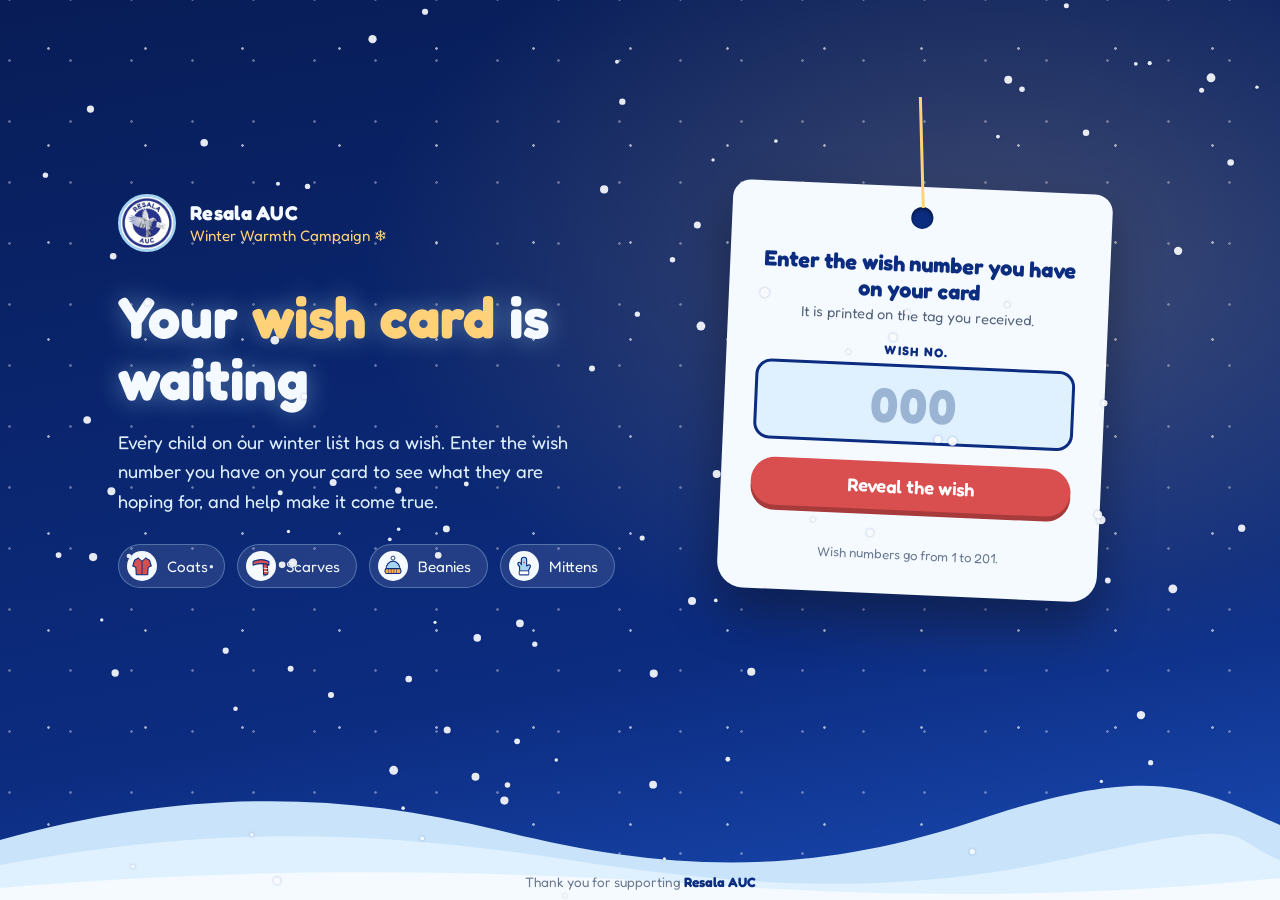
==== index.html @ cee7a64e "Fix footer hills/credit sticking mid-page on mobile Co-Authored-By: Claude Sonnet 5.5 <noreply@anthr" ====
﻿<!DOCTYPE html>
<html lang="en">
<head>
<meta charset="UTF-8">
<meta name="viewport" content="width=device-width, initial-scale=1.0">
<title>Resala AUC — Winter Wishes</title>
<link rel="preconnect" href="https://fonts.googleapis.com">
<link rel="preconnect" href="https://fonts.gstatic.com" crossorigin>
<link href="https://fonts.googleapis.com/css2?family=Fredoka:wght@400;600;700&display=swap" rel="stylesheet">
<link rel="icon" href="assets/logo.jpeg" type="image/jpeg">
<style>
  :root {
    --navy: #0c2c80; --night: #081d57; --ice: #dff1ff; --sky: #a7d4f2;
    --glow: #ffd27a; --red: #d94f4f; --frost: #f4faff; --ink: #1b1f23;
  }
  * { box-sizing: border-box; }
  html { min-height: 100%; }
  body {
    margin: 0; font-family: 'Fredoka', 'Segoe UI', system-ui, sans-serif; color: var(--frost);
    min-height: 100vh; overflow-x: hidden; position: relative;
    background:
      radial-gradient(ellipse at 78% 30%, rgba(255,210,122,0.22), transparent 45%),
      radial-gradient(rgba(255,255,255,0.6) 1px, transparent 1.6px) 0 0 / 97px 97px,
      radial-gradient(rgba(255,255,255,0.35) 1px, transparent 1.6px) 40px 30px / 61px 61px,
      linear-gradient(170deg, var(--night), var(--navy) 70%, #1a4bb5);
  }
  #snow { position: fixed; inset: 0; width: 100%; height: 100%; pointer-events: none; z-index: 5; }

  .page {
    position: relative; z-index: 2; min-height: 100vh; max-width: 1100px; margin: 0 auto;
    padding: 32px 28px 150px; display: grid; grid-template-columns: 1.05fr 0.95fr; gap: 48px; align-items: center;
  }

  /* left: message */
  .brand { display: flex; align-items: center; gap: 14px; margin-bottom: 34px; }
  .brand img { width: 58px; height: 58px; border-radius: 50%; border: 3px solid var(--sky); background: #fff; }
  .brand b { display: block; font-size: 1.25rem; letter-spacing: .3px; }
  .brand span { color: var(--glow); font-size: .95rem; }
  h1 { font-size: clamp(2.2rem, 5vw, 3.6rem); line-height: 1.08; margin: 0 0 18px; font-weight: 700; text-shadow: 0 0 24px rgba(167,212,242,.45); }
  h1 em { font-style: normal; color: var(--glow); }
  .lead { font-size: 1.15rem; line-height: 1.6; color: var(--ice); max-width: 460px; margin: 0 0 28px; }
  .steps { display: flex; gap: 12px; flex-wrap: wrap; padding: 0; margin: 0; }
  .page > * { min-width: 0; }
  .steps li { list-style: none; display: flex; align-items: center; gap: 10px; background: rgba(255,255,255,.1); border: 1px solid rgba(167,212,242,.35); border-radius: 999px; padding: 6px 16px 6px 8px; font-size: .95rem; }
  .steps ul { display: contents; padding: 0; margin: 0; }
  .steps img { width: 30px; height: 30px; background: var(--frost); border-radius: 50%; padding: 4px; }

  /* right: gift tag */
  .tag-wrap { display: flex; justify-content: center; }
  .tag {
    position: relative; width: 100%; max-width: 380px; background: var(--frost); color: var(--ink);
    border-radius: 18px 18px 26px 26px; padding: 64px 30px 32px; text-align: center;
    transform: rotate(2.5deg); box-shadow: 0 24px 50px rgba(0,0,0,.35); transform-origin: 50% -30px;
    animation: sway 6s ease-in-out infinite;
  }
  .tag::before { /* punched hole */
    content: ""; position: absolute; top: 20px; left: 50%; width: 22px; height: 22px; margin-left: -11px;
    border-radius: 50%; background: var(--navy); box-shadow: inset 0 2px 4px rgba(0,0,0,.5);
  }
  .tag::after { /* string */
    content: ""; position: absolute; top: -90px; left: 50%; width: 3px; height: 111px; margin-left: -1.5px;
    background: var(--glow); transform: rotate(-4deg); transform-origin: bottom;
  }
  @keyframes sway { 0%,100% { transform: rotate(2.5deg); } 50% { transform: rotate(-1.5deg); } }
  .tag h2 { margin: 0 0 4px; font-size: 1.35rem; color: var(--navy); }
  .tag .sub { margin: 0 0 20px; font-size: .9rem; color: #55627a; }
  .tag label { display: block; font-size: .78rem; letter-spacing: 1.4px; text-transform: uppercase; color: var(--navy); font-weight: 700; margin-bottom: 6px; }
  .tag input {
    width: 100%; font: inherit; font-size: 3rem; font-weight: 700; text-align: center; color: var(--navy);
    background: var(--ice); border: 3px dashed var(--sky); border-radius: 16px; padding: 8px 10px; letter-spacing: 2px;
  }
  .tag input::placeholder { color: #9bb4d3; }
  .tag input:focus { outline: none; border-style: solid; border-color: var(--navy); }
  .go {
    width: 100%; margin-top: 18px; font: inherit; font-size: 1.15rem; font-weight: 600; cursor: pointer;
    background: var(--red); color: #fff; border: none; border-radius: 999px; padding: 13px 20px;
    box-shadow: 0 5px 0 #a73a3a; transition: transform .1s ease;
  }
  .go:hover { background: #e35d5d; }
  .go:active { transform: translateY(4px); box-shadow: 0 1px 0 #a73a3a; }
  .error { color: var(--red); font-weight: 600; min-height: 1.3em; margin: 12px 0 0; font-size: .95rem; }
  .hint { margin: 4px 0 0; font-size: .82rem; color: #6b7a92; }

  /* snowy hills */
  .hills { position: absolute; left: 0; right: 0; bottom: 0; height: 130px; z-index: 3; pointer-events: none; }
  .hills svg { width: 100%; height: 100%; display: block; }
  .credit { position: absolute; bottom: 10px; left: 0; right: 0; text-align: center; z-index: 4; color: #6b7a92; font-size: .85rem; }
  .credit strong { color: var(--navy); }

  @media (max-width: 820px) {
    .page { grid-template-columns: 1fr; gap: 64px; padding: 24px 18px 190px; text-align: center; }
    .brand { justify-content: center; margin-bottom: 22px; }
    .lead { margin-left: auto; margin-right: auto; }
    .steps { justify-content: center; }
    .tag { transform: rotate(0); animation: none; }
    .tag::after { top: -56px; height: 77px; }
  }
  @media (prefers-reduced-motion: reduce) { .tag { animation: none; } #snow { display: none; } }
</style>
</head>
<body>
<canvas id="snow" aria-hidden="true"></canvas>

<div class="page">
  <section>
    <div class="brand">
      <img src="assets/logo.jpeg" alt="Resala AUC logo">
      <div><b>Resala AUC</b><span>Winter Warmth Campaign ❄</span></div>
    </div>
    <h1>Your <em>wish card</em> is waiting</h1>
    <p class="lead">Every child on our winter list has a wish. Enter the wish number you have on your card to see what they are hoping for, and help make it come true.</p>
    <ul class="steps">
      <li><img src="assets/icon-coat.svg" alt="">Coats</li>
      <li><img src="assets/icon-scarf.svg" alt="">Scarves</li>
      <li><img src="assets/icon-beanie.svg" alt="">Beanies</li>
      <li><img src="assets/icon-mitten.svg" alt="">Mittens</li>
    </ul>
  </section>

  <section class="tag-wrap">
    <form class="tag" id="form" novalidate>
      <h2>Enter the wish number you have on your card</h2>
      <p class="sub">It is printed on the tag you received.</p>
      <label for="num">Wish No.</label>
      <input id="num" type="text" inputmode="numeric" autocomplete="off" placeholder="000" autofocus>
      <button class="go" type="submit">Reveal the wish</button>
      <p class="error" id="err" role="alert"></p>
      <p class="hint" id="hint"></p>
    </form>
  </section>
</div>

<div class="hills" aria-hidden="true">
  <svg viewBox="0 0 1440 130" preserveAspectRatio="none">
    <path d="M0 70 C 200 20 380 20 560 60 S 900 110 1100 50 S 1350 20 1440 55 V130 H0 Z" fill="#c9e4fa"/>
    <path d="M0 95 C 240 55 420 60 640 90 S 1020 125 1220 85 S 1380 70 1440 90 V130 H0 Z" fill="#dff1ff"/>
    <path d="M0 118 C 300 95 560 100 800 115 S 1250 125 1440 108 V130 H0 Z" fill="#f4faff"/>
  </svg>
</div>
<div class="credit">Thank you for supporting <strong>Resala AUC</strong></div>

<script src="wishes.js"></script>
<script src="snow.js"></script>
<script>
  var max = window.WISHES.length;
  document.getElementById('hint').textContent = 'Wish numbers go from 1 to ' + max + '.';
  document.getElementById('form').addEventListener('submit', function (e) {
    e.preventDefault();
    var raw = document.getElementById('num').value.trim().replace(/[٠-٩]/g, function (d) { return d.charCodeAt(0) - 1632; });
    var n = Number(raw);
    if (!/^\d+$/.test(raw) || n < 1 || n > max) {
      document.getElementById('err').textContent = 'Please enter a number between 1 and ' + max + '.';
      return;
    }
    location.href = 'wish.html?id=' + n;
  });
</script>
</body>
</html>
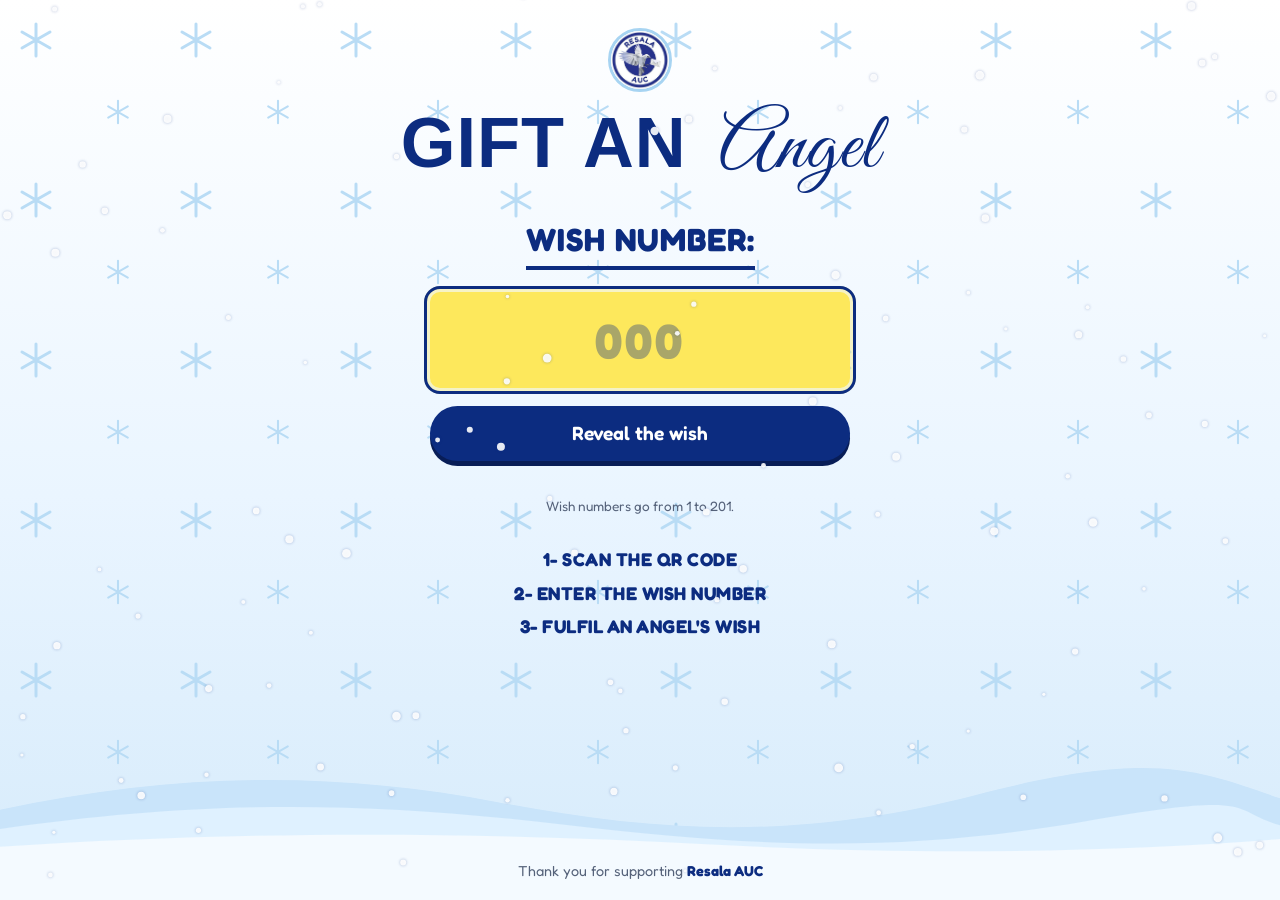
==== commit ed90905f: "Restyle pages after the Gift an Angel card: icy white, navy title, yellow wish number Co-Authored-By" ====
--- a/index.html
+++ b/index.html
@@ -3,141 +3,41 @@
 <head>
 <meta charset="UTF-8">
 <meta name="viewport" content="width=device-width, initial-scale=1.0">
-<title>Resala AUC — Winter Wishes</title>
-<link rel="preconnect" href="https://fonts.googleapis.com">
-<link rel="preconnect" href="https://fonts.gstatic.com" crossorigin>
-<link href="https://fonts.googleapis.com/css2?family=Fredoka:wght@400;600;700&display=swap" rel="stylesheet">
+<title>Resala AUC — Gift an Angel</title>
+<link rel="stylesheet" href="style.css">
+<link rel="stylesheet" href="angel.css">
 <link rel="icon" href="assets/logo.jpeg" type="image/jpeg">
-<style>
-  :root {
-    --navy: #0c2c80; --night: #081d57; --ice: #dff1ff; --sky: #a7d4f2;
-    --glow: #ffd27a; --red: #d94f4f; --frost: #f4faff; --ink: #1b1f23;
-  }
-  * { box-sizing: border-box; }
-  html { min-height: 100%; }
-  body {
-    margin: 0; font-family: 'Fredoka', 'Segoe UI', system-ui, sans-serif; color: var(--frost);
-    min-height: 100vh; overflow-x: hidden; position: relative;
-    background:
-      radial-gradient(ellipse at 78% 30%, rgba(255,210,122,0.22), transparent 45%),
-      radial-gradient(rgba(255,255,255,0.6) 1px, transparent 1.6px) 0 0 / 97px 97px,
-      radial-gradient(rgba(255,255,255,0.35) 1px, transparent 1.6px) 40px 30px / 61px 61px,
-      linear-gradient(170deg, var(--night), var(--navy) 70%, #1a4bb5);
-  }
-  #snow { position: fixed; inset: 0; width: 100%; height: 100%; pointer-events: none; z-index: 5; }
-
-  .page {
-    position: relative; z-index: 2; min-height: 100vh; max-width: 1100px; margin: 0 auto;
-    padding: 32px 28px 150px; display: grid; grid-template-columns: 1.05fr 0.95fr; gap: 48px; align-items: center;
-  }
-
-  /* left: message */
-  .brand { display: flex; align-items: center; gap: 14px; margin-bottom: 34px; }
-  .brand img { width: 58px; height: 58px; border-radius: 50%; border: 3px solid var(--sky); background: #fff; }
-  .brand b { display: block; font-size: 1.25rem; letter-spacing: .3px; }
-  .brand span { color: var(--glow); font-size: .95rem; }
-  h1 { font-size: clamp(2.2rem, 5vw, 3.6rem); line-height: 1.08; margin: 0 0 18px; font-weight: 700; text-shadow: 0 0 24px rgba(167,212,242,.45); }
-  h1 em { font-style: normal; color: var(--glow); }
-  .lead { font-size: 1.15rem; line-height: 1.6; color: var(--ice); max-width: 460px; margin: 0 0 28px; }
-  .steps { display: flex; gap: 12px; flex-wrap: wrap; padding: 0; margin: 0; }
-  .page > * { min-width: 0; }
-  .steps li { list-style: none; display: flex; align-items: center; gap: 10px; background: rgba(255,255,255,.1); border: 1px solid rgba(167,212,242,.35); border-radius: 999px; padding: 6px 16px 6px 8px; font-size: .95rem; }
-  .steps ul { display: contents; padding: 0; margin: 0; }
-  .steps img { width: 30px; height: 30px; background: var(--frost); border-radius: 50%; padding: 4px; }
-
-  /* right: gift tag */
-  .tag-wrap { display: flex; justify-content: center; }
-  .tag {
-    position: relative; width: 100%; max-width: 380px; background: var(--frost); color: var(--ink);
-    border-radius: 18px 18px 26px 26px; padding: 64px 30px 32px; text-align: center;
-    transform: rotate(2.5deg); box-shadow: 0 24px 50px rgba(0,0,0,.35); transform-origin: 50% -30px;
-    animation: sway 6s ease-in-out infinite;
-  }
-  .tag::before { /* punched hole */
-    content: ""; position: absolute; top: 20px; left: 50%; width: 22px; height: 22px; margin-left: -11px;
-    border-radius: 50%; background: var(--navy); box-shadow: inset 0 2px 4px rgba(0,0,0,.5);
-  }
-  .tag::after { /* string */
-    content: ""; position: absolute; top: -90px; left: 50%; width: 3px; height: 111px; margin-left: -1.5px;
-    background: var(--glow); transform: rotate(-4deg); transform-origin: bottom;
-  }
-  @keyframes sway { 0%,100% { transform: rotate(2.5deg); } 50% { transform: rotate(-1.5deg); } }
-  .tag h2 { margin: 0 0 4px; font-size: 1.35rem; color: var(--navy); }
-  .tag .sub { margin: 0 0 20px; font-size: .9rem; color: #55627a; }
-  .tag label { display: block; font-size: .78rem; letter-spacing: 1.4px; text-transform: uppercase; color: var(--navy); font-weight: 700; margin-bottom: 6px; }
-  .tag input {
-    width: 100%; font: inherit; font-size: 3rem; font-weight: 700; text-align: center; color: var(--navy);
-    background: var(--ice); border: 3px dashed var(--sky); border-radius: 16px; padding: 8px 10px; letter-spacing: 2px;
-  }
-  .tag input::placeholder { color: #9bb4d3; }
-  .tag input:focus { outline: none; border-style: solid; border-color: var(--navy); }
-  .go {
-    width: 100%; margin-top: 18px; font: inherit; font-size: 1.15rem; font-weight: 600; cursor: pointer;
-    background: var(--red); color: #fff; border: none; border-radius: 999px; padding: 13px 20px;
-    box-shadow: 0 5px 0 #a73a3a; transition: transform .1s ease;
-  }
-  .go:hover { background: #e35d5d; }
-  .go:active { transform: translateY(4px); box-shadow: 0 1px 0 #a73a3a; }
-  .error { color: var(--red); font-weight: 600; min-height: 1.3em; margin: 12px 0 0; font-size: .95rem; }
-  .hint { margin: 4px 0 0; font-size: .82rem; color: #6b7a92; }
-
-  /* snowy hills */
-  .hills { position: absolute; left: 0; right: 0; bottom: 0; height: 130px; z-index: 3; pointer-events: none; }
-  .hills svg { width: 100%; height: 100%; display: block; }
-  .credit { position: absolute; bottom: 10px; left: 0; right: 0; text-align: center; z-index: 4; color: #6b7a92; font-size: .85rem; }
-  .credit strong { color: var(--navy); }
-
-  @media (max-width: 820px) {
-    .page { grid-template-columns: 1fr; gap: 64px; padding: 24px 18px 190px; text-align: center; }
-    .brand { justify-content: center; margin-bottom: 22px; }
-    .lead { margin-left: auto; margin-right: auto; }
-    .steps { justify-content: center; }
-    .tag { transform: rotate(0); animation: none; }
-    .tag::after { top: -56px; height: 77px; }
-  }
-  @media (prefers-reduced-motion: reduce) { .tag { animation: none; } #snow { display: none; } }
-</style>
 </head>
-<body>
+<body class="angel">
 <canvas id="snow" aria-hidden="true"></canvas>
 
-<div class="page">
-  <section>
-    <div class="brand">
-      <img src="assets/logo.jpeg" alt="Resala AUC logo">
-      <div><b>Resala AUC</b><span>Winter Warmth Campaign ❄</span></div>
-    </div>
-    <h1>Your <em>wish card</em> is waiting</h1>
-    <p class="lead">Every child on our winter list has a wish. Enter the wish number you have on your card to see what they are hoping for, and help make it come true.</p>
-    <ul class="steps">
-      <li><img src="assets/icon-coat.svg" alt="">Coats</li>
-      <li><img src="assets/icon-scarf.svg" alt="">Scarves</li>
-      <li><img src="assets/icon-beanie.svg" alt="">Beanies</li>
-      <li><img src="assets/icon-mitten.svg" alt="">Mittens</li>
-    </ul>
-  </section>
+<main class="angel-main">
+  <img class="logo" src="assets/logo.jpeg" alt="Resala AUC logo">
+  <h1 class="gift-title">Gift an <span class="script">Angel</span></h1>
+  <p style="margin:26px 0 0"><label class="wish-label" for="num">Wish number:</label></p>
+  <form id="form" novalidate>
+    <input id="num" type="text" inputmode="numeric" autocomplete="off" placeholder="000" autofocus>
+    <button class="go" type="submit">Reveal the wish</button>
+    <p class="error" id="err" role="alert"></p>
+    <p class="hint" id="hint"></p>
+  </form>
+  <ol class="angel-steps">
+    <li>1- Scan the QR code</li>
+    <li>2- Enter the wish number</li>
+    <li>3- Fulfil an angel's wish</li>
+  </ol>
+</main>
 
-  <section class="tag-wrap">
-    <form class="tag" id="form" novalidate>
-      <h2>Enter the wish number you have on your card</h2>
-      <p class="sub">It is printed on the tag you received.</p>
-      <label for="num">Wish No.</label>
-      <input id="num" type="text" inputmode="numeric" autocomplete="off" placeholder="000" autofocus>
-      <button class="go" type="submit">Reveal the wish</button>
-      <p class="error" id="err" role="alert"></p>
-      <p class="hint" id="hint"></p>
-    </form>
-  </section>
+<div class="angel-footer">
+  <div class="hills" aria-hidden="true">
+    <svg viewBox="0 0 1440 130" preserveAspectRatio="none">
+      <path d="M0 70 C 200 20 380 20 560 60 S 900 110 1100 50 S 1350 20 1440 55 V130 H0 Z" fill="#c9e4fa"/>
+      <path d="M0 95 C 240 55 420 60 640 90 S 1020 125 1220 85 S 1380 70 1440 90 V130 H0 Z" fill="#dff1ff"/>
+      <path d="M0 118 C 300 95 560 100 800 115 S 1250 125 1440 108 V130 H0 Z" fill="#f4faff"/>
+    </svg>
+  </div>
+  <div class="credit">Thank you for supporting <strong>Resala AUC</strong></div>
 </div>
-
-<div class="hills" aria-hidden="true">
-  <svg viewBox="0 0 1440 130" preserveAspectRatio="none">
-    <path d="M0 70 C 200 20 380 20 560 60 S 900 110 1100 50 S 1350 20 1440 55 V130 H0 Z" fill="#c9e4fa"/>
-    <path d="M0 95 C 240 55 420 60 640 90 S 1020 125 1220 85 S 1380 70 1440 90 V130 H0 Z" fill="#dff1ff"/>
-    <path d="M0 118 C 300 95 560 100 800 115 S 1250 125 1440 108 V130 H0 Z" fill="#f4faff"/>
-  </svg>
-</div>
-<div class="credit">Thank you for supporting <strong>Resala AUC</strong></div>
 
 <script src="wishes.js"></script>
 <script src="snow.js"></script>
--- a/style.css
+++ b/style.css
@@ -0,0 +1,277 @@
+:root {
+  --navy: #0c2c80;
+  --night: #081d57;
+  --ice: #dff1ff;
+  --sky: #a7d4f2;
+  --glow: #ffd27a;
+  --red: #d94f4f;
+  --frost: #f4faff;
+  --ink: #1b1f23;
+}
+
+* { box-sizing: border-box; }
+
+body {
+  margin: 0;
+  color: var(--ink);
+  font-family: 'Segoe UI', system-ui, -apple-system, Arial, sans-serif;
+  line-height: 1.5;
+  overflow-x: hidden;
+  background-color: var(--frost);
+  background-image:
+    url('assets/pattern-snow.svg'),
+    linear-gradient(to bottom, var(--ice), var(--frost) 420px);
+  background-size: 240px 240px, auto;
+  background-repeat: repeat, no-repeat;
+}
+
+a { color: var(--navy); }
+
+h1, h2, h3, .badge, .site-header p { font-family: 'Patrick Hand', 'Segoe UI', cursive, sans-serif; }
+
+#snow {
+  position: fixed;
+  inset: 0;
+  width: 100%;
+  height: 100%;
+  pointer-events: none;
+  z-index: 50;
+}
+
+/* ---------- Header ---------- */
+header.site-header {
+  position: relative;
+  z-index: 3;
+  background: var(--night);
+  color: var(--frost);
+  padding: 18px 24px;
+  display: flex;
+  align-items: center;
+  gap: 18px;
+  box-shadow: 0 3px 0 var(--sky);
+}
+
+header.site-header img.logo {
+  height: 64px;
+  width: 64px;
+  border-radius: 50%;
+  background: #fff;
+  border: 3px solid var(--sky);
+}
+
+header.site-header h1 { margin: 0; font-size: 1.4rem; letter-spacing: 0.5px; }
+header.site-header p  { margin: 2px 0 0; color: var(--glow); font-size: 0.95rem; }
+
+/* ---------- Hero (night sky) ---------- */
+.hero {
+  position: relative;
+  padding: 70px 24px 110px;
+  text-align: center;
+  color: var(--frost);
+  background:
+    radial-gradient(circle at 50% 120%, rgba(255,210,122,0.28), transparent 55%),
+    radial-gradient(rgba(255,255,255,0.55) 1px, transparent 1.5px),
+    radial-gradient(rgba(255,255,255,0.35) 1px, transparent 1.5px),
+    linear-gradient(to bottom, var(--night), var(--navy));
+  background-size: auto, 83px 83px, 47px 47px, auto;
+  background-position: 0 0, 10px 20px, 30px 5px, 0 0;
+  overflow: hidden;
+}
+
+/* snow-covered ground: scalloped edge */
+.snowcap {
+  position: absolute;
+  left: 0; right: 0; bottom: -1px;
+  height: 46px;
+  background: var(--ice);
+  -webkit-mask: radial-gradient(28px at 28px 0, #0000 98%, #000) 0 0 / 56px 100% repeat-x;
+          mask: radial-gradient(28px at 28px 0, #0000 98%, #000) 0 0 / 56px 100% repeat-x;
+}
+
+.hero h2 {
+  font-size: 2.6rem;
+  color: #fff;
+  margin: 0 0 14px;
+  text-shadow: 0 0 18px rgba(167,212,242,0.6);
+}
+
+.hero p.lead { max-width: 620px; margin: 0 auto; font-size: 1.1rem; color: var(--ice); }
+
+.hero .badge {
+  display: inline-block;
+  margin-top: 22px;
+  background: var(--glow);
+  color: var(--ink);
+  font-weight: 700;
+  padding: 10px 22px;
+  border-radius: 999px;
+  border: 2px solid #fff;
+  box-shadow: 0 0 22px rgba(255,210,122,0.55);
+  transform: rotate(-2deg);
+}
+
+.floating-icon {
+  position: absolute;
+  width: 70px;
+  height: 70px;
+  background: var(--frost);
+  border-radius: 50%;
+  padding: 10px;
+  box-shadow: 0 4px 14px rgba(0,0,0,0.3);
+  animation: bob 5s ease-in-out infinite;
+}
+
+.floating-icon.coat   { top: 10%;    left: 6%;   --r: -8deg; }
+.floating-icon.beanie { top: 18%;    right: 8%;  --r: 6deg;  width: 60px; height: 60px; animation-delay: -1.5s; }
+.floating-icon.scarf  { bottom: 16%; left: 10%;  --r: 6deg;  width: 64px; height: 64px; animation-delay: -3s; }
+.floating-icon.mitten { bottom: 20%; right: 12%; --r: -5deg; animation-delay: -2s; }
+
+@keyframes bob {
+  0%, 100% { transform: translateY(0) rotate(var(--r, 0deg)); }
+  50%      { transform: translateY(-9px) rotate(var(--r, 0deg)); }
+}
+
+.hero-icons { position: static; }
+
+/* ---------- Main / Bank card ---------- */
+main {
+  max-width: 760px;
+  margin: -40px auto 0;
+  padding: 0 20px 60px;
+  position: relative;
+  z-index: 2;
+}
+
+.card {
+  background: #fff;
+  border: 3px solid var(--navy);
+  border-radius: 22px;
+  padding: 32px 28px;
+  box-shadow: 8px 8px 0 var(--sky), 0 14px 30px rgba(12,44,128,0.15);
+}
+
+.card h3 {
+  margin-top: 0;
+  color: var(--navy);
+  font-size: 1.4rem;
+  border-bottom: 3px dashed var(--sky);
+  padding-bottom: 12px;
+}
+
+.card h3::before { content: "❄ "; color: var(--sky); }
+
+.bank-grid { display: grid; grid-template-columns: 1fr 1fr; gap: 18px; margin-top: 20px; }
+
+.bank-field {
+  background: var(--frost);
+  border: 2px solid var(--sky);
+  border-radius: 14px;
+  padding: 14px 16px;
+}
+
+.bank-field.full { grid-column: 1 / -1; }
+
+.bank-field label {
+  display: block;
+  font-size: 0.78rem;
+  text-transform: uppercase;
+  letter-spacing: 0.6px;
+  color: var(--navy);
+  font-weight: 700;
+  margin-bottom: 4px;
+}
+
+.bank-field .value { font-size: 1.05rem; font-weight: 600; word-break: break-word; flex: 1; min-width: 0; }
+
+.field-row { display: flex; align-items: center; gap: 10px; flex-wrap: wrap; }
+
+.copy-btn {
+  flex-shrink: 0;
+  font-size: 0.78rem;
+  background: var(--navy);
+  color: var(--frost);
+  border: none;
+  border-radius: 999px;
+  padding: 6px 14px;
+  cursor: pointer;
+  transition: background 0.15s ease;
+}
+
+.copy-btn:hover { background: #163a9e; }
+.copy-btn.copied { background: #1e8f4e; }
+
+/* ---------- Supplies strip ---------- */
+.supplies-strip { display: flex; justify-content: center; gap: 28px; flex-wrap: wrap; margin: 46px 0 10px; }
+.supplies-strip figure { margin: 0; text-align: center; }
+
+.supplies-strip img {
+  width: 56px;
+  height: 56px;
+  background: var(--ice);
+  border-radius: 50%;
+  padding: 10px;
+  border: 2px solid var(--navy);
+}
+
+.supplies-strip figcaption { margin-top: 6px; font-size: 0.8rem; color: var(--navy); font-weight: 600; }
+
+/* ---------- Footer ---------- */
+footer {
+  position: relative;
+  z-index: 3;
+  background: var(--night);
+  color: var(--sky);
+  text-align: center;
+  padding: 26px 16px;
+  font-size: 0.85rem;
+}
+
+footer strong { color: var(--glow); }
+
+@media (prefers-reduced-motion: reduce) {
+  .floating-icon { animation: none; }
+  #snow { display: none; }
+}
+
+/* ---------- Mobile ---------- */
+@media (max-width: 700px) {
+  main { margin-top: -28px; padding: 0 14px 50px; }
+  .card { padding: 24px 18px; }
+  .bank-grid { grid-template-columns: 1fr; gap: 14px; }
+  .hero { padding: 40px 16px 76px; }
+  .hero h2 { font-size: 1.9rem; }
+  .hero p.lead { font-size: 1rem; }
+  .supplies-strip { gap: 16px; }
+
+  .hero-icons { display: flex; justify-content: center; gap: 14px; margin: 0 0 20px; }
+  .floating-icon,
+  .floating-icon.coat, .floating-icon.beanie, .floating-icon.scarf, .floating-icon.mitten {
+    position: static;
+    width: 40px;
+    height: 40px;
+    padding: 7px;
+  }
+}
+
+@media (max-width: 560px) {
+  header.site-header { padding: 14px 16px; gap: 12px; }
+  header.site-header img.logo { height: 48px; width: 48px; }
+  header.site-header h1 { font-size: 1.15rem; }
+  header.site-header p { font-size: 0.8rem; }
+  .hero h2 { font-size: 1.6rem; }
+  .hero .badge { font-size: 0.85rem; padding: 8px 16px; }
+  .card h3 { font-size: 1.2rem; }
+  .field-row { flex-direction: column; align-items: stretch; gap: 8px; }
+  .copy-btn { width: 100%; padding: 8px; }
+  .supplies-strip img { width: 46px; height: 46px; }
+  .supplies-strip figcaption { font-size: 0.72rem; }
+}
+
+@media (max-width: 380px) {
+  .hero h2 { font-size: 1.4rem; }
+  .hero-icons { gap: 8px; }
+  .floating-icon,
+  .floating-icon.coat, .floating-icon.beanie, .floating-icon.scarf, .floating-icon.mitten {
+    width: 30px; height: 30px; padding: 5px;
+  }
+}
--- a/angel.css
+++ b/angel.css
@@ -0,0 +1,65 @@
+/* "Gift an Angel" look: icy white card, bold navy title, yellow highlight */
+@import url('https://fonts.googleapis.com/css2?family=Fredoka:wght@500;600;700&family=Great+Vibes&display=swap');
+
+:root { --yellow: #fde85c; --yellow-deep: #f6d62e; }
+
+body.angel {
+  font-family: 'Fredoka', 'Segoe UI', system-ui, sans-serif;
+  color: var(--navy);
+  min-height: 100vh; display: flex; flex-direction: column;
+  background:
+    url("data:image/svg+xml,%3Csvg xmlns='http://www.w3.org/2000/svg' width='160' height='160' viewBox='0 0 160 160' fill='none' stroke='%23b9dcf5' stroke-width='3' stroke-linecap='round'%3E%3Cg transform='translate(36 40)'%3E%3Cpath d='M0-16V16M-14-8L14 8M-14 8L14-8'/%3E%3C/g%3E%3Cg transform='translate(118 112) scale(.7)'%3E%3Cpath d='M0-16V16M-14-8L14 8M-14 8L14-8'/%3E%3C/g%3E%3C/svg%3E") 0 0 / 160px 160px,
+    linear-gradient(180deg, #ffffff 0%, #eaf5ff 55%, #d6ebfb 100%);
+}
+body.angel #snow { z-index: 5; }
+
+/* title: GIFT AN + script Angel */
+.gift-title { margin: 0; text-align: center; line-height: 1; font-weight: 700; color: var(--navy);
+  font-size: clamp(2.6rem, 11vw, 4.4rem); letter-spacing: 1px; text-transform: uppercase; text-shadow: none; }
+.gift-title .script { font-family: 'Great Vibes', cursive; text-transform: none; font-weight: 400;
+  font-size: 1.15em; margin-left: .15em; display: inline-block; }
+
+.wish-label { display: inline-block; font-weight: 700; font-size: clamp(1.4rem, 6vw, 2rem); text-transform: uppercase;
+  letter-spacing: 1px; color: var(--navy); border-bottom: 4px solid var(--navy); padding-bottom: 2px; margin: 0; }
+
+/* ---- lookup page ---- */
+.angel-main { flex: 1; width: 100%; max-width: 560px; margin: 0 auto; padding: 28px 18px 40px; text-align: center; position: relative; z-index: 2; }
+.angel-main .logo { width: 64px; height: 64px; border-radius: 50%; border: 3px solid var(--sky); background: #fff; margin-bottom: 10px; }
+.angel-main form { margin: 22px auto 0; max-width: 420px; }
+.angel-main input#num {
+  width: 100%; font: inherit; font-size: 3rem; font-weight: 700; text-align: center; color: var(--navy);
+  background: var(--yellow); border: 0; border-radius: 10px; padding: 12px 10px; letter-spacing: 3px;
+  box-shadow: 0 0 0 6px rgba(253,232,92,.35); }
+.angel-main input#num::placeholder { color: rgba(12,44,128,.35); }
+.angel-main input#num:focus { outline: 3px solid var(--navy); outline-offset: 3px; }
+.angel-main .go { width: 100%; margin-top: 18px; font: inherit; font-size: 1.2rem; font-weight: 600; cursor: pointer;
+  background: var(--navy); color: #fff; border: none; border-radius: 999px; padding: 13px 20px;
+  box-shadow: 0 5px 0 var(--night); transition: transform .1s ease; }
+.angel-main .go:hover { background: #163a9e; }
+.angel-main .go:active { transform: translateY(4px); box-shadow: 0 1px 0 var(--night); }
+.angel-main .error { color: var(--red); font-weight: 600; min-height: 1.3em; margin: 12px 0 0; }
+.angel-main .hint { margin: 2px 0 0; font-size: .85rem; color: #55627a; }
+.angel-steps { list-style: none; margin: 30px 0 0; padding: 0; display: grid; gap: 6px; }
+.angel-steps li { font-weight: 700; text-transform: uppercase; letter-spacing: .5px; font-size: clamp(.95rem, 4vw, 1.15rem); }
+
+.angel-footer { position: relative; z-index: 3; margin-top: auto; }
+.angel-footer .hills { height: 100px; pointer-events: none; }
+.angel-footer .hills svg { width: 100%; height: 100%; display: block; }
+.angel-footer .credit { background: #f4faff; padding: 4px 16px 18px; text-align: center; color: #55627a; font-size: .9rem; }
+.angel-footer .credit strong { color: var(--navy); }
+
+/* ---- wish page (same look) ---- */
+body.angel header.site-header { background: transparent; color: var(--navy); box-shadow: none; justify-content: center; }
+body.angel header.site-header p { color: #55627a; }
+body.angel .hero { background: transparent; color: var(--navy); padding: 10px 20px 30px; }
+body.angel .hero .snowcap { display: none; }
+body.angel .hero h2 { color: var(--navy); text-shadow: none; font-weight: 700; font-size: clamp(1.6rem, 6vw, 2.2rem); margin-top: 8px; }
+body.angel .hero .wish-num { display: inline-block; background: var(--yellow); color: var(--navy); font-family: 'Fredoka', sans-serif;
+  font-weight: 700; font-size: 1.3rem; padding: 4px 22px; border-radius: 8px; margin: 18px 0 4px; text-transform: uppercase; letter-spacing: 1px; }
+body.angel main { margin-top: 0; flex: 1; width: 100%; }
+body.angel .card { border-color: var(--navy); box-shadow: 6px 6px 0 var(--yellow), 0 14px 30px rgba(12,44,128,.12); }
+body.angel .card h3 { font-family: 'Fredoka', sans-serif; }
+body.angel .wish-item { background: #fff; border-color: var(--yellow-deep); }
+body.angel .chip { background: var(--yellow); border-color: var(--yellow-deep); }
+body.angel footer { background: #f4faff; color: #55627a; }
+body.angel footer strong { color: var(--navy); }
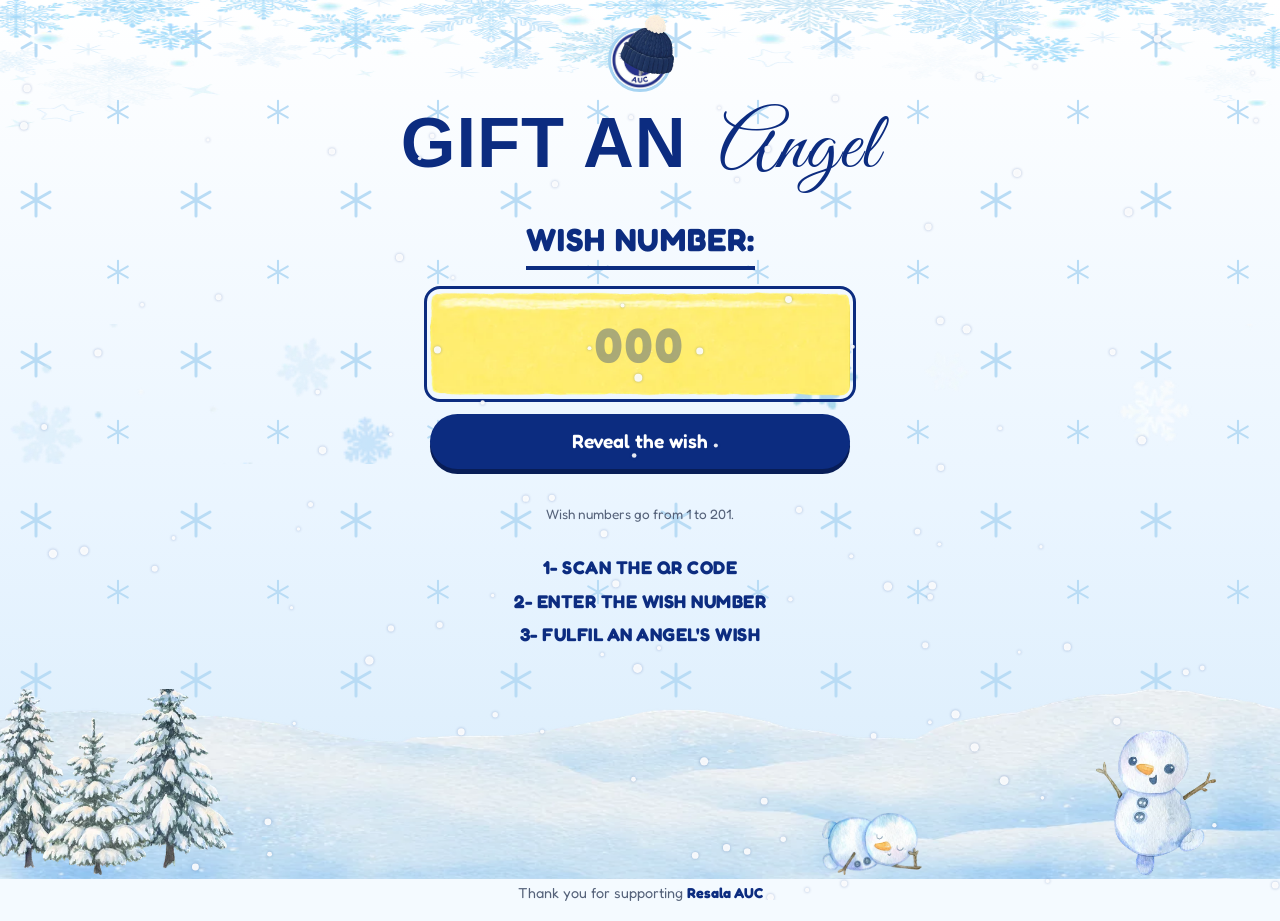
==== commit 60eaeef8: "Add snowman, trees, snowflake and brush artwork from the Angel card Co-Authored-By: Claude Sonnet 5." ====
--- a/index.html
+++ b/index.html
@@ -10,9 +10,11 @@
 </head>
 <body class="angel">
 <canvas id="snow" aria-hidden="true"></canvas>
+<div class="top-flakes" aria-hidden="true"></div>
+<div class="float-flakes" aria-hidden="true"></div>
 
 <main class="angel-main">
-  <img class="logo" src="assets/logo.jpeg" alt="Resala AUC logo">
+  <span class="logo-wrap"><img class="logo" src="assets/logo.jpeg" alt="Resala AUC logo"><img class="hat" src="assets/angel/beanie.webp" alt=""></span>
   <h1 class="gift-title">Gift an <span class="script">Angel</span></h1>
   <p style="margin:26px 0 0"><label class="wish-label" for="num">Wish number:</label></p>
   <form id="form" novalidate>
@@ -29,12 +31,10 @@
 </main>
 
 <div class="angel-footer">
-  <div class="hills" aria-hidden="true">
-    <svg viewBox="0 0 1440 130" preserveAspectRatio="none">
-      <path d="M0 70 C 200 20 380 20 560 60 S 900 110 1100 50 S 1350 20 1440 55 V130 H0 Z" fill="#c9e4fa"/>
-      <path d="M0 95 C 240 55 420 60 640 90 S 1020 125 1220 85 S 1380 70 1440 90 V130 H0 Z" fill="#dff1ff"/>
-      <path d="M0 118 C 300 95 560 100 800 115 S 1250 125 1440 108 V130 H0 Z" fill="#f4faff"/>
-    </svg>
+  <div class="scene" aria-hidden="true">
+    <img class="trees" src="assets/angel/trees.webp" alt="">
+    <img class="snowman-lying" src="assets/angel/snowman-lying.webp" alt="">
+    <img class="snowman" src="assets/angel/snowman-wave.webp" alt="">
   </div>
   <div class="credit">Thank you for supporting <strong>Resala AUC</strong></div>
 </div>
--- a/angel.css
+++ b/angel.css
@@ -28,8 +28,7 @@
 .angel-main form { margin: 22px auto 0; max-width: 420px; }
 .angel-main input#num {
   width: 100%; font: inherit; font-size: 3rem; font-weight: 700; text-align: center; color: var(--navy);
-  background: var(--yellow); border: 0; border-radius: 10px; padding: 12px 10px; letter-spacing: 3px;
-  box-shadow: 0 0 0 6px rgba(253,232,92,.35); }
+  background: url('assets/angel/yellow-brush.webp') center / 100% 100% no-repeat; border: 0; border-radius: 10px; padding: 16px 10px; letter-spacing: 3px; }
 .angel-main input#num::placeholder { color: rgba(12,44,128,.35); }
 .angel-main input#num:focus { outline: 3px solid var(--navy); outline-offset: 3px; }
 .angel-main .go { width: 100%; margin-top: 18px; font: inherit; font-size: 1.2rem; font-weight: 600; cursor: pointer;
@@ -43,12 +42,26 @@
 .angel-steps li { font-weight: 700; text-transform: uppercase; letter-spacing: .5px; font-size: clamp(.95rem, 4vw, 1.15rem); }
 
 .angel-footer { position: relative; z-index: 3; margin-top: auto; }
-.angel-footer .hills { height: 100px; pointer-events: none; }
-.angel-footer .hills svg { width: 100%; height: 100%; display: block; }
-.angel-footer .credit { background: #f4faff; padding: 4px 16px 18px; text-align: center; color: #55627a; font-size: .9rem; }
+.angel-footer .scene { position: relative; height: clamp(120px, 34vw, 190px); pointer-events: none; overflow: hidden;
+  background: url('assets/angel/snow-ground.webp') center bottom / 100% 100% no-repeat; }
+.angel-footer .scene img { position: absolute; bottom: 4px; height: auto; }
+.scene .trees { left: -2%; width: clamp(140px, 40vw, 260px); }
+.scene .snowman { right: 5%; width: clamp(70px, 20vw, 120px); transform-origin: 50% 100%; animation: wave 3.2s ease-in-out infinite; }
+.scene .snowman-lying { right: 28%; width: clamp(60px, 17vw, 100px); bottom: 0; }
+@keyframes wave { 0%,100% { transform: rotate(-3deg); } 50% { transform: rotate(3deg) translateY(-3px); } }
+.top-flakes { position: absolute; top: 0; left: 0; right: 0; height: clamp(70px, 22vw, 130px); z-index: 1; pointer-events: none;
+  background: url('assets/angel/flakes-top.webp') center top / 100% 100% no-repeat; }
+.hat { width: 54px; position: absolute; top: -14px; right: -6px; transform: rotate(14deg); }
+.logo-wrap { position: relative; display: inline-block; }
+.float-flakes { position: absolute; left: 0; right: 0; top: 36%; height: 140px; z-index: 1; pointer-events: none; opacity: .75;
+  background: url('assets/angel/flakes-scatter.webp') center / cover no-repeat; animation: drift 9s ease-in-out infinite; }
+@keyframes drift { 0%,100% { transform: translateY(0); } 50% { transform: translateY(10px); } }
+@media (prefers-reduced-motion: reduce) { .scene .snowman, .float-flakes { animation: none; } }
+.angel-footer .credit { margin-top: -1px; background: #f4faff; padding: 4px 16px 18px; text-align: center; color: #55627a; font-size: .9rem; }
 .angel-footer .credit strong { color: var(--navy); }
 
 /* ---- wish page (same look) ---- */
+body.angel .site-header, body.angel .hero { position: relative; z-index: 2; }
 body.angel header.site-header { background: transparent; color: var(--navy); box-shadow: none; justify-content: center; }
 body.angel header.site-header p { color: #55627a; }
 body.angel .hero { background: transparent; color: var(--navy); padding: 10px 20px 30px; }
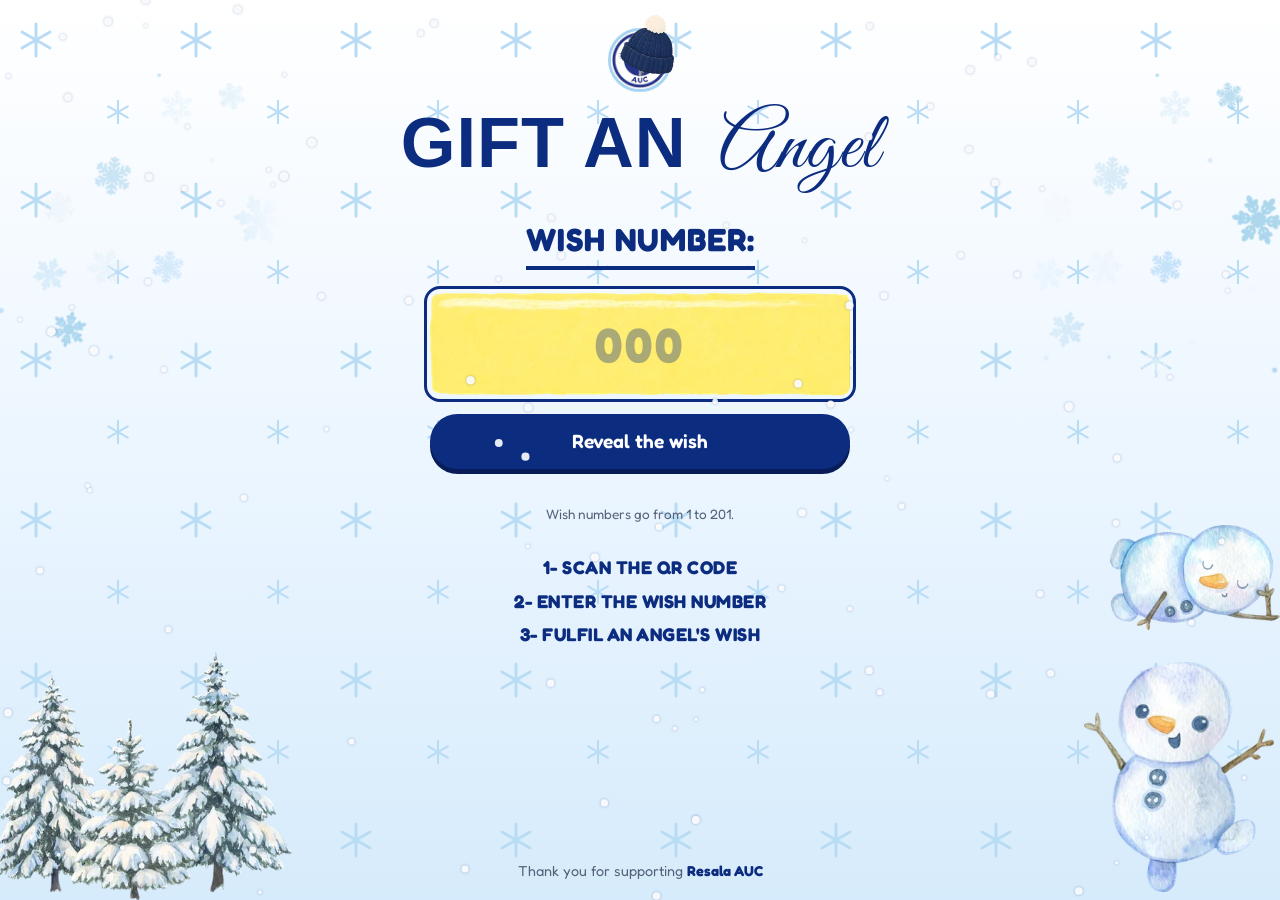
==== commit cd2d305c: "Move decorations to left and right sides Co-Authored-By: Claude Sonnet 5.5 <noreply@anthropic.com>" ====
--- a/index.html
+++ b/index.html
@@ -10,8 +10,15 @@
 </head>
 <body class="angel">
 <canvas id="snow" aria-hidden="true"></canvas>
-<div class="top-flakes" aria-hidden="true"></div>
-<div class="float-flakes" aria-hidden="true"></div>
+<div class="side side-left" aria-hidden="true">
+  <div class="flakes"></div>
+  <img class="trees" src="assets/angel/trees.webp" alt="">
+</div>
+<div class="side side-right" aria-hidden="true">
+  <div class="flakes"></div>
+  <img class="snowman-lying" src="assets/angel/snowman-lying.webp" alt="">
+  <img class="snowman" src="assets/angel/snowman-wave.webp" alt="">
+</div>
 
 <main class="angel-main">
   <span class="logo-wrap"><img class="logo" src="assets/logo.jpeg" alt="Resala AUC logo"><img class="hat" src="assets/angel/beanie.webp" alt=""></span>
@@ -31,11 +38,6 @@
 </main>
 
 <div class="angel-footer">
-  <div class="scene" aria-hidden="true">
-    <img class="trees" src="assets/angel/trees.webp" alt="">
-    <img class="snowman-lying" src="assets/angel/snowman-lying.webp" alt="">
-    <img class="snowman" src="assets/angel/snowman-wave.webp" alt="">
-  </div>
   <div class="credit">Thank you for supporting <strong>Resala AUC</strong></div>
 </div>
 
--- a/angel.css
+++ b/angel.css
@@ -42,21 +42,24 @@
 .angel-steps li { font-weight: 700; text-transform: uppercase; letter-spacing: .5px; font-size: clamp(.95rem, 4vw, 1.15rem); }
 
 .angel-footer { position: relative; z-index: 3; margin-top: auto; }
-.angel-footer .scene { position: relative; height: clamp(120px, 34vw, 190px); pointer-events: none; overflow: hidden;
-  background: url('assets/angel/snow-ground.webp') center bottom / 100% 100% no-repeat; }
-.angel-footer .scene img { position: absolute; bottom: 4px; height: auto; }
-.scene .trees { left: -2%; width: clamp(140px, 40vw, 260px); }
-.scene .snowman { right: 5%; width: clamp(70px, 20vw, 120px); transform-origin: 50% 100%; animation: wave 3.2s ease-in-out infinite; }
-.scene .snowman-lying { right: 28%; width: clamp(60px, 17vw, 100px); bottom: 0; }
+.side { position: fixed; z-index: 1; pointer-events: none; }
+.side img { display: block; height: auto; }
+.side-left { left: 0; top: 0; bottom: 0; width: clamp(90px, 22vw, 320px); }
+.side-right { right: 0; top: 0; bottom: 0; width: clamp(90px, 22vw, 320px); }
+.side .flakes { position: absolute; top: 8%; width: 100%; height: 36%; opacity: .8; background: url('assets/angel/flakes-scatter.webp') center / cover no-repeat; animation: drift 9s ease-in-out infinite; }
+.side-left .flakes { -webkit-mask: linear-gradient(90deg, #000 40%, transparent); mask: linear-gradient(90deg, #000 40%, transparent); }
+.side-right .flakes { -webkit-mask: linear-gradient(270deg, #000 40%, transparent); mask: linear-gradient(270deg, #000 40%, transparent); }
+.side .trees { position: absolute; left: -8px; bottom: 0; width: clamp(120px, 24vw, 300px); max-width: none; }
+.side .snowman { position: absolute; right: 6px; bottom: 8px; width: clamp(80px, 15vw, 190px); max-width: none; transform-origin: 50% 100%; animation: wave 3.2s ease-in-out infinite; }
+.side .snowman-lying { position: absolute; right: 0; bottom: 30%; width: clamp(70px, 14vw, 170px); max-width: none; opacity: .95; }
+.side .beanie-s { position: absolute; left: 8px; bottom: 36%; width: 44%; transform: rotate(-12deg); }
 @keyframes wave { 0%,100% { transform: rotate(-3deg); } 50% { transform: rotate(3deg) translateY(-3px); } }
-.top-flakes { position: absolute; top: 0; left: 0; right: 0; height: clamp(70px, 22vw, 130px); z-index: 1; pointer-events: none;
-  background: url('assets/angel/flakes-top.webp') center top / 100% 100% no-repeat; }
+@keyframes drift { 0%,100% { transform: translateY(0); } 50% { transform: translateY(10px); } }
+@media (prefers-reduced-motion: reduce) { .side .snowman, .side .flakes { animation: none; } }
+.angel-footer .credit { background: transparent; padding: 18px 16px 22px; position: relative; z-index: 2; text-align: center; color: #55627a; font-size: .9rem; }
+.angel-footer .credit strong { color: var(--navy); }
 .hat { width: 54px; position: absolute; top: -14px; right: -6px; transform: rotate(14deg); }
 .logo-wrap { position: relative; display: inline-block; }
-.float-flakes { position: absolute; left: 0; right: 0; top: 36%; height: 140px; z-index: 1; pointer-events: none; opacity: .75;
-  background: url('assets/angel/flakes-scatter.webp') center / cover no-repeat; animation: drift 9s ease-in-out infinite; }
-@keyframes drift { 0%,100% { transform: translateY(0); } 50% { transform: translateY(10px); } }
-@media (prefers-reduced-motion: reduce) { .scene .snowman, .float-flakes { animation: none; } }
 .angel-footer .credit { margin-top: -1px; background: #f4faff; padding: 4px 16px 18px; text-align: center; color: #55627a; font-size: .9rem; }
 .angel-footer .credit strong { color: var(--navy); }
 
@@ -76,3 +79,6 @@
 body.angel .chip { background: var(--yellow); border-color: var(--yellow-deep); }
 body.angel footer { background: #f4faff; color: #55627a; }
 body.angel footer strong { color: var(--navy); }
+
+.angel-footer .credit { background: none !important; }
+.angel-main { z-index: 2; }
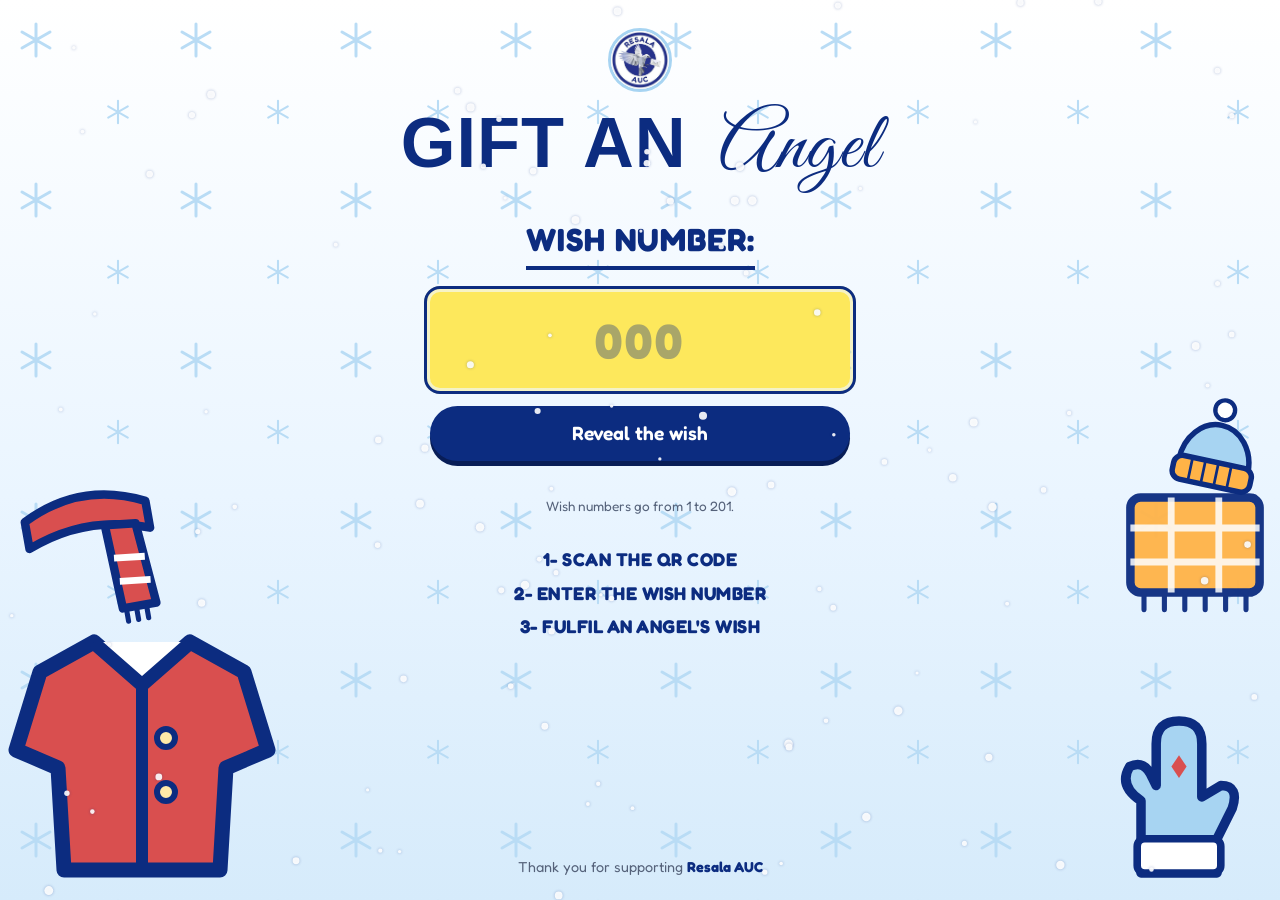
==== commit 015e647a: "Replace PDF artwork with original winter icons, same side layout Co-Authored-By: Claude Sonnet 5.5 <" ====
--- a/index.html
+++ b/index.html
@@ -11,17 +11,17 @@
 <body class="angel">
 <canvas id="snow" aria-hidden="true"></canvas>
 <div class="side side-left" aria-hidden="true">
-  <div class="flakes"></div>
-  <img class="trees" src="assets/angel/trees.webp" alt="">
+  <img class="scarf" src="assets/icon-scarf.svg" alt="">
+  <img class="coat" src="assets/icon-coat.svg" alt="">
 </div>
 <div class="side side-right" aria-hidden="true">
-  <div class="flakes"></div>
-  <img class="snowman-lying" src="assets/angel/snowman-lying.webp" alt="">
-  <img class="snowman" src="assets/angel/snowman-wave.webp" alt="">
+  <img class="beanie" src="assets/icon-beanie.svg" alt="">
+  <img class="blanket" src="assets/icon-blanket.svg" alt="">
+  <img class="mitten" src="assets/icon-mitten.svg" alt="">
 </div>
 
 <main class="angel-main">
-  <span class="logo-wrap"><img class="logo" src="assets/logo.jpeg" alt="Resala AUC logo"><img class="hat" src="assets/angel/beanie.webp" alt=""></span>
+  <img class="logo" src="assets/logo.jpeg" alt="Resala AUC logo">
   <h1 class="gift-title">Gift an <span class="script">Angel</span></h1>
   <p style="margin:26px 0 0"><label class="wish-label" for="num">Wish number:</label></p>
   <form id="form" novalidate>
--- a/angel.css
+++ b/angel.css
@@ -28,7 +28,7 @@
 .angel-main form { margin: 22px auto 0; max-width: 420px; }
 .angel-main input#num {
   width: 100%; font: inherit; font-size: 3rem; font-weight: 700; text-align: center; color: var(--navy);
-  background: url('assets/angel/yellow-brush.webp') center / 100% 100% no-repeat; border: 0; border-radius: 10px; padding: 16px 10px; letter-spacing: 3px; }
+  background: var(--yellow); border: 0; border-radius: 10px; padding: 12px 10px; letter-spacing: 3px; box-shadow: 0 0 0 6px rgba(253,232,92,.35); }
 .angel-main input#num::placeholder { color: rgba(12,44,128,.35); }
 .angel-main input#num:focus { outline: 3px solid var(--navy); outline-offset: 3px; }
 .angel-main .go { width: 100%; margin-top: 18px; font: inherit; font-size: 1.2rem; font-weight: 600; cursor: pointer;
@@ -46,22 +46,14 @@
 .side img { display: block; height: auto; }
 .side-left { left: 0; top: 0; bottom: 0; width: clamp(90px, 22vw, 320px); }
 .side-right { right: 0; top: 0; bottom: 0; width: clamp(90px, 22vw, 320px); }
-.side .flakes { position: absolute; top: 8%; width: 100%; height: 36%; opacity: .8; background: url('assets/angel/flakes-scatter.webp') center / cover no-repeat; animation: drift 9s ease-in-out infinite; }
-.side-left .flakes { -webkit-mask: linear-gradient(90deg, #000 40%, transparent); mask: linear-gradient(90deg, #000 40%, transparent); }
-.side-right .flakes { -webkit-mask: linear-gradient(270deg, #000 40%, transparent); mask: linear-gradient(270deg, #000 40%, transparent); }
-.side .trees { position: absolute; left: -8px; bottom: 0; width: clamp(120px, 24vw, 300px); max-width: none; }
-.side .snowman { position: absolute; right: 6px; bottom: 8px; width: clamp(80px, 15vw, 190px); max-width: none; transform-origin: 50% 100%; animation: wave 3.2s ease-in-out infinite; }
-.side .snowman-lying { position: absolute; right: 0; bottom: 30%; width: clamp(70px, 14vw, 170px); max-width: none; opacity: .95; }
-.side .beanie-s { position: absolute; left: 8px; bottom: 36%; width: 44%; transform: rotate(-12deg); }
+.side .coat { position: absolute; left: -8px; bottom: 0; width: clamp(120px, 24vw, 300px); max-width: none; }
+.side .mitten { position: absolute; right: 6px; bottom: 8px; width: clamp(80px, 15vw, 190px); max-width: none; transform-origin: 50% 100%; animation: wave 3.2s ease-in-out infinite; }
+.side .blanket { position: absolute; right: 0; bottom: 30%; width: clamp(70px, 14vw, 170px); max-width: none; opacity: .95; }
+.side .scarf { position: absolute; left: 6px; bottom: 30%; width: clamp(70px, 14vw, 170px); max-width: none; transform: rotate(-10deg); }
+.side .beanie { position: absolute; right: 8px; bottom: 44%; width: clamp(50px, 9vw, 110px); max-width: none; transform: rotate(12deg); }
 @keyframes wave { 0%,100% { transform: rotate(-3deg); } 50% { transform: rotate(3deg) translateY(-3px); } }
 @keyframes drift { 0%,100% { transform: translateY(0); } 50% { transform: translateY(10px); } }
-@media (prefers-reduced-motion: reduce) { .side .snowman, .side .flakes { animation: none; } }
-.angel-footer .credit { background: transparent; padding: 18px 16px 22px; position: relative; z-index: 2; text-align: center; color: #55627a; font-size: .9rem; }
-.angel-footer .credit strong { color: var(--navy); }
-.hat { width: 54px; position: absolute; top: -14px; right: -6px; transform: rotate(14deg); }
-.logo-wrap { position: relative; display: inline-block; }
-.angel-footer .credit { margin-top: -1px; background: #f4faff; padding: 4px 16px 18px; text-align: center; color: #55627a; font-size: .9rem; }
-.angel-footer .credit strong { color: var(--navy); }
+@media (prefers-reduced-motion: reduce) { .side .mitten { animation: none; } }
 
 /* ---- wish page (same look) ---- */
 body.angel .site-header, body.angel .hero { position: relative; z-index: 2; }
@@ -82,3 +74,7 @@
 
 .angel-footer .credit { background: none !important; }
 .angel-main { z-index: 2; }
+
+.angel-footer { width: 100%; text-align: center; }
+.angel-footer .credit { text-align: center; padding: 18px 16px 22px; color: #55627a; font-size: .9rem; }
+.angel-footer .credit strong { color: var(--navy); }
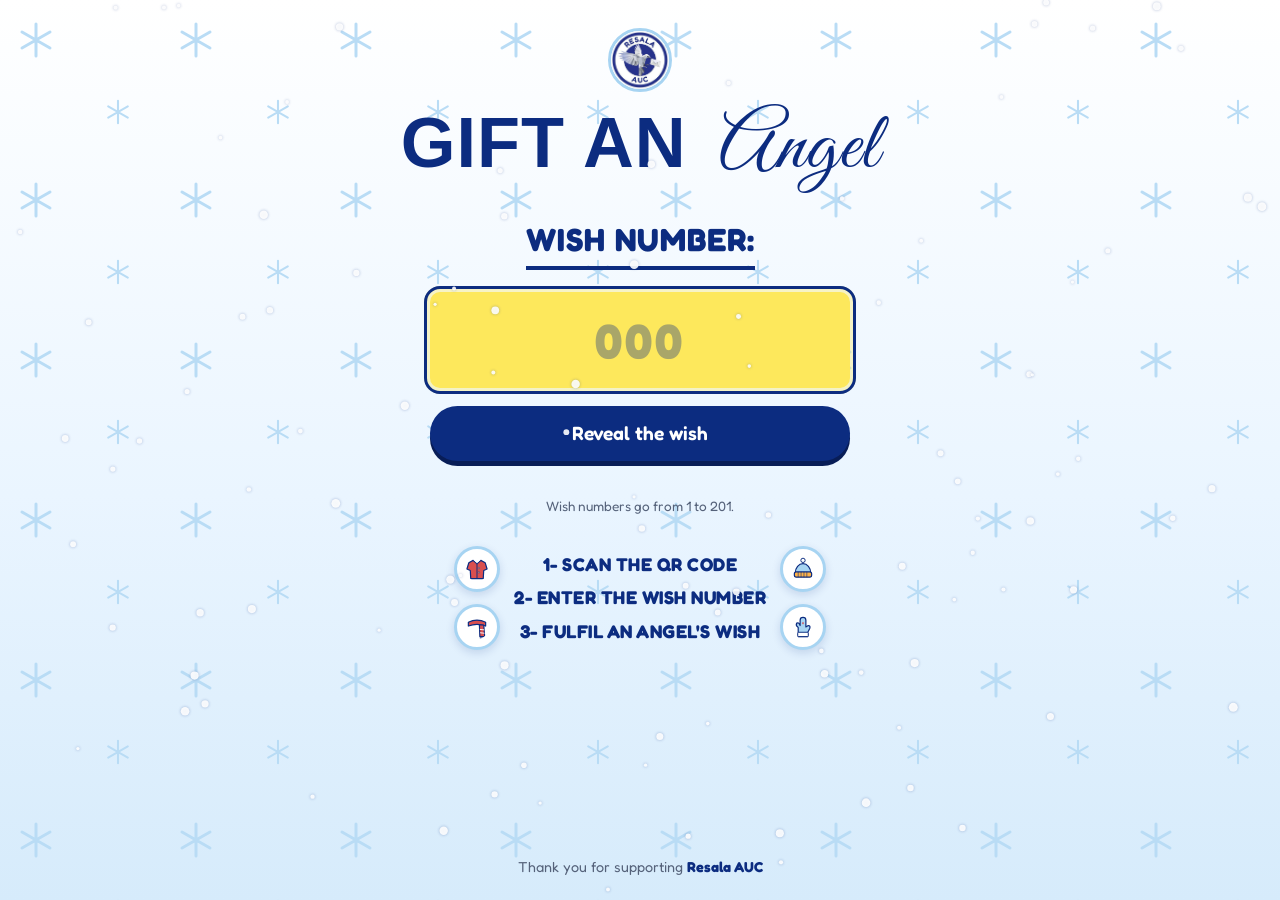
==== commit 8352cc27: "Small circular icons beside the text instead of large side art Co-Authored-By: Claude Sonnet 5.5 <no" ====
--- a/index.html
+++ b/index.html
@@ -10,15 +10,6 @@
 </head>
 <body class="angel">
 <canvas id="snow" aria-hidden="true"></canvas>
-<div class="side side-left" aria-hidden="true">
-  <img class="scarf" src="assets/icon-scarf.svg" alt="">
-  <img class="coat" src="assets/icon-coat.svg" alt="">
-</div>
-<div class="side side-right" aria-hidden="true">
-  <img class="beanie" src="assets/icon-beanie.svg" alt="">
-  <img class="blanket" src="assets/icon-blanket.svg" alt="">
-  <img class="mitten" src="assets/icon-mitten.svg" alt="">
-</div>
 
 <main class="angel-main">
   <img class="logo" src="assets/logo.jpeg" alt="Resala AUC logo">
@@ -30,11 +21,15 @@
     <p class="error" id="err" role="alert"></p>
     <p class="hint" id="hint"></p>
   </form>
-  <ol class="angel-steps">
+  <div class="steps-row">
+    <div class="icon-col" aria-hidden="true"><img src="assets/icon-coat.svg" alt=""><img src="assets/icon-scarf.svg" alt=""></div>
+    <ol class="angel-steps">
     <li>1- Scan the QR code</li>
     <li>2- Enter the wish number</li>
     <li>3- Fulfil an angel's wish</li>
   </ol>
+    <div class="icon-col" aria-hidden="true"><img src="assets/icon-beanie.svg" alt=""><img src="assets/icon-mitten.svg" alt=""></div>
+  </div>
 </main>
 
 <div class="angel-footer">
--- a/angel.css
+++ b/angel.css
@@ -42,18 +42,18 @@
 .angel-steps li { font-weight: 700; text-transform: uppercase; letter-spacing: .5px; font-size: clamp(.95rem, 4vw, 1.15rem); }
 
 .angel-footer { position: relative; z-index: 3; margin-top: auto; }
-.side { position: fixed; z-index: 1; pointer-events: none; }
-.side img { display: block; height: auto; }
-.side-left { left: 0; top: 0; bottom: 0; width: clamp(90px, 22vw, 320px); }
-.side-right { right: 0; top: 0; bottom: 0; width: clamp(90px, 22vw, 320px); }
-.side .coat { position: absolute; left: -8px; bottom: 0; width: clamp(120px, 24vw, 300px); max-width: none; }
-.side .mitten { position: absolute; right: 6px; bottom: 8px; width: clamp(80px, 15vw, 190px); max-width: none; transform-origin: 50% 100%; animation: wave 3.2s ease-in-out infinite; }
-.side .blanket { position: absolute; right: 0; bottom: 30%; width: clamp(70px, 14vw, 170px); max-width: none; opacity: .95; }
-.side .scarf { position: absolute; left: 6px; bottom: 30%; width: clamp(70px, 14vw, 170px); max-width: none; transform: rotate(-10deg); }
-.side .beanie { position: absolute; right: 8px; bottom: 44%; width: clamp(50px, 9vw, 110px); max-width: none; transform: rotate(12deg); }
+.icon-col { display: flex; flex-direction: column; gap: 12px; flex: 0 0 auto; }
+.icon-col img { width: 46px; height: 46px; padding: 8px; background: #fff; border: 3px solid var(--sky); border-radius: 50%;
+  box-shadow: 0 3px 8px rgba(12,44,128,.15); }
+.icon-col img:nth-child(even) { animation: wave 3.6s ease-in-out infinite; }
+.steps-row { display: flex; align-items: center; justify-content: center; gap: 14px; margin-top: 30px; }
+.steps-row .angel-steps { margin: 0; min-width: 0; }
+.title-row { display: flex; align-items: center; justify-content: center; gap: 12px; }
+.title-row .icon-col img { width: 40px; height: 40px; padding: 6px; }
+@media (max-width: 420px) { .icon-col img { width: 38px; height: 38px; padding: 6px; } .steps-row { gap: 8px; } }
 @keyframes wave { 0%,100% { transform: rotate(-3deg); } 50% { transform: rotate(3deg) translateY(-3px); } }
 @keyframes drift { 0%,100% { transform: translateY(0); } 50% { transform: translateY(10px); } }
-@media (prefers-reduced-motion: reduce) { .side .mitten { animation: none; } }
+@media (prefers-reduced-motion: reduce) { .icon-col img { animation: none !important; } }
 
 /* ---- wish page (same look) ---- */
 body.angel .site-header, body.angel .hero { position: relative; z-index: 2; }
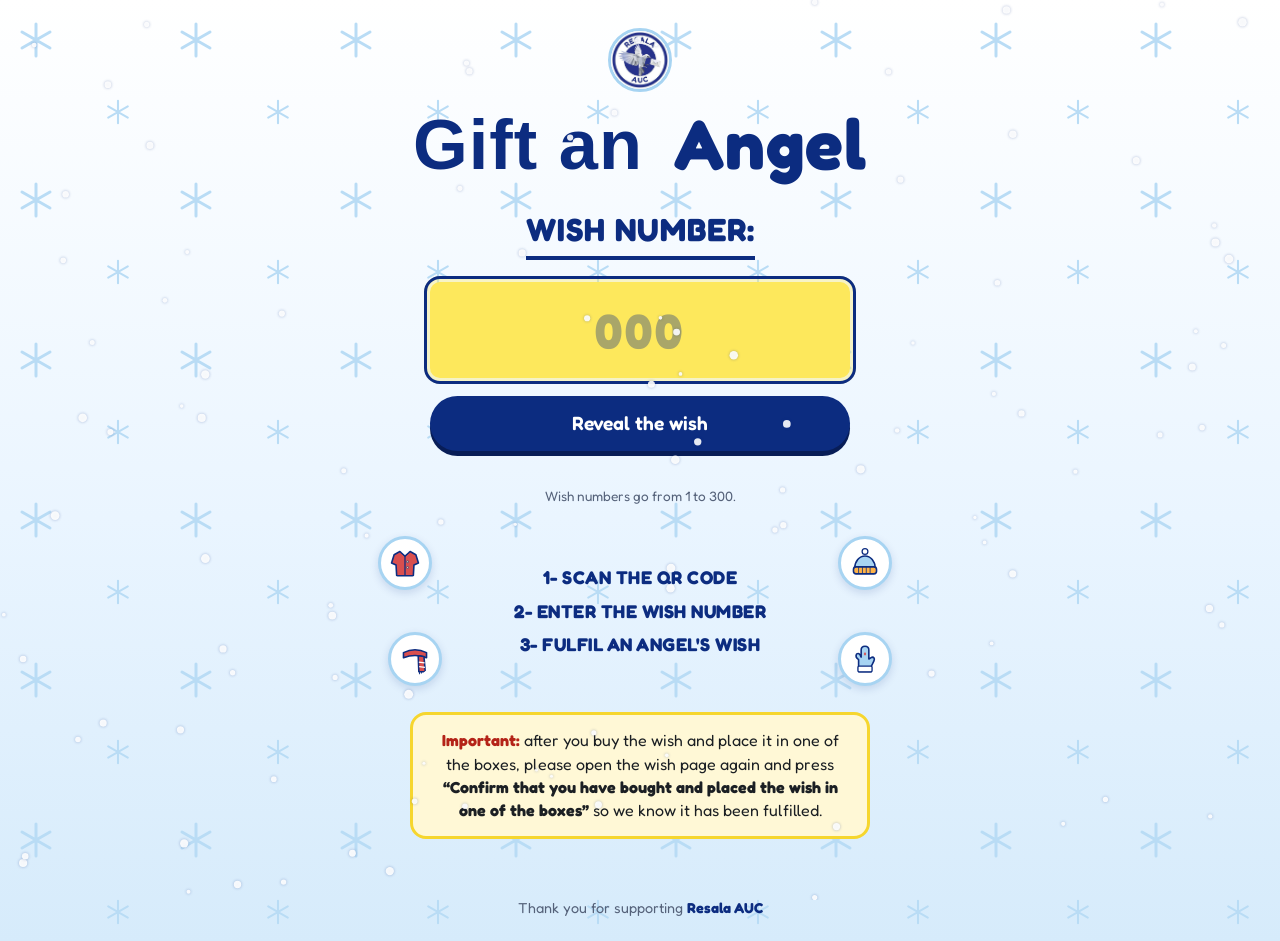
==== commit 71a60c92: "Add notice on first page to confirm the donation Co-Authored-By: Claude Sonnet 5.5 <noreply@anthropi" ====
--- a/index.html
+++ b/index.html
@@ -30,6 +30,9 @@
   </ol>
     <div class="icon-col" aria-hidden="true"><img src="assets/icon-beanie.svg" alt=""><img src="assets/icon-mitten.svg" alt=""></div>
   </div>
+  <div class="confirm-note" role="note">
+    <strong>Important:</strong> after you buy the wish and place it in one of the boxes, please open the wish page again and press <strong>&ldquo;Confirm that you have bought and placed the wish in one of the boxes&rdquo;</strong> so we know it has been fulfilled.
+  </div>
 </main>
 
 <div class="angel-footer">
--- a/angel.css
+++ b/angel.css
@@ -1,5 +1,5 @@
 /* "Gift an Angel" look: icy white card, bold navy title, yellow highlight */
-@import url('https://fonts.googleapis.com/css2?family=Fredoka:wght@500;600;700&family=Great+Vibes&display=swap');
+@import url('https://fonts.googleapis.com/css2?family=Fredoka:wght@500;600;700&display=swap');
 
 :root { --yellow: #fde85c; --yellow-deep: #f6d62e; }
 
@@ -15,9 +15,9 @@
 
 /* title: GIFT AN + script Angel */
 .gift-title { margin: 0; text-align: center; line-height: 1; font-weight: 700; color: var(--navy);
-  font-size: clamp(2.6rem, 11vw, 4.4rem); letter-spacing: 1px; text-transform: uppercase; text-shadow: none; }
-.gift-title .script { font-family: 'Great Vibes', cursive; text-transform: none; font-weight: 400;
-  font-size: 1.15em; margin-left: .15em; display: inline-block; }
+  font-size: clamp(2.6rem, 11vw, 4.4rem); letter-spacing: 1px; text-transform: none; text-shadow: none; }
+.gift-title .script { font-family: 'Fredoka', 'Segoe UI', system-ui, sans-serif; text-transform: none; font-weight: 700;
+  font-size: 1em; margin-left: .15em; display: inline-block; }
 
 .wish-label { display: inline-block; font-weight: 700; font-size: clamp(1.4rem, 6vw, 2rem); text-transform: uppercase;
   letter-spacing: 1px; color: var(--navy); border-bottom: 4px solid var(--navy); padding-bottom: 2px; margin: 0; }
@@ -42,15 +42,16 @@
 .angel-steps li { font-weight: 700; text-transform: uppercase; letter-spacing: .5px; font-size: clamp(.95rem, 4vw, 1.15rem); }
 
 .angel-footer { position: relative; z-index: 3; margin-top: auto; }
-.icon-col { display: flex; flex-direction: column; gap: 12px; flex: 0 0 auto; }
-.icon-col img { width: 46px; height: 46px; padding: 8px; background: #fff; border: 3px solid var(--sky); border-radius: 50%;
+.icon-col { display: flex; flex-direction: column; justify-content: space-between; align-self: stretch; gap: 8px; flex: 0 0 auto; }
+.icon-col img { width: 36px; height: 36px; padding: 5px; background: #fff; border: 2px solid var(--sky); border-radius: 50%;
   box-shadow: 0 3px 8px rgba(12,44,128,.15); }
 .icon-col img:nth-child(even) { animation: wave 3.6s ease-in-out infinite; }
-.steps-row { display: flex; align-items: center; justify-content: center; gap: 14px; margin-top: 30px; }
+.steps-row { display: flex; align-items: stretch; justify-content: center; gap: 14px; margin-top: 30px; }
 .steps-row .angel-steps { margin: 0; min-width: 0; }
-.title-row { display: flex; align-items: center; justify-content: center; gap: 12px; }
-.title-row .icon-col img { width: 40px; height: 40px; padding: 6px; }
-@media (max-width: 420px) { .icon-col img { width: 38px; height: 38px; padding: 6px; } .steps-row { gap: 8px; } }
+.title-row { display: flex; align-items: stretch; justify-content: center; gap: 12px; }
+.title-row .icon-col img { width: 32px; height: 32px; padding: 4px; }
+.title-row h2 { align-self: center; margin: 0 !important; }
+@media (max-width: 420px) { .icon-col img { width: 32px; height: 32px; padding: 4px; } .steps-row { gap: 8px; } }
 @keyframes wave { 0%,100% { transform: rotate(-3deg); } 50% { transform: rotate(3deg) translateY(-3px); } }
 @keyframes drift { 0%,100% { transform: translateY(0); } 50% { transform: translateY(10px); } }
 @media (prefers-reduced-motion: reduce) { .icon-col img { animation: none !important; } }
@@ -67,7 +68,7 @@
 body.angel main { margin-top: 0; flex: 1; width: 100%; }
 body.angel .card { border-color: var(--navy); box-shadow: 6px 6px 0 var(--yellow), 0 14px 30px rgba(12,44,128,.12); }
 body.angel .card h3 { font-family: 'Fredoka', sans-serif; }
-body.angel .wish-item { background: #fff; border-color: var(--yellow-deep); }
+body.angel .wish-item, body.angel .contact { background: #fff; border-color: var(--yellow-deep); }
 body.angel .chip { background: var(--yellow); border-color: var(--yellow-deep); }
 body.angel footer { background: #f4faff; color: #55627a; }
 body.angel footer strong { color: var(--navy); }
@@ -78,3 +79,22 @@
 .angel-footer { width: 100%; text-align: center; }
 .angel-footer .credit { text-align: center; padding: 18px 16px 22px; color: #55627a; font-size: .9rem; }
 .angel-footer .credit strong { color: var(--navy); }
+
+/* bigger icons scattered to the corners around the text */
+.icon-col img, .title-row .icon-col img { width: 54px; height: 54px; padding: 8px; border-width: 3px; }
+.steps-row { width: 100%; justify-content: space-between; min-height: 150px; gap: 8px; }
+.steps-row .angel-steps { align-self: center; }
+.icon-col { gap: 0; }
+.title-row { width: 100%; justify-content: space-between; min-height: 120px; }
+.title-row .icon-col:first-child img:nth-child(2) { align-self: flex-start; margin-left: 14px; }
+.title-row .icon-col:last-child img:nth-child(2) { align-self: flex-end; margin-right: 14px; }
+.steps-row .icon-col:first-child img:nth-child(2) { align-self: flex-start; margin-left: 10px; }
+.steps-row .icon-col:last-child img:nth-child(2) { align-self: flex-end; margin-right: 10px; }
+@media (max-width: 420px) {
+  .icon-col img, .title-row .icon-col img { width: 46px; height: 46px; padding: 7px; }
+  .steps-row { min-height: 140px; }
+}
+
+/* Notice on the first page: remember to confirm the donation */
+.confirm-note { margin: 26px auto 0; max-width: 460px; background: #fff8d6; border: 3px solid var(--yellow-deep); border-radius: 16px; padding: 14px 16px; font-size: 1rem; line-height: 1.45; color: var(--ink); text-align: center; }
+.confirm-note strong:first-child { color: #b42318; }
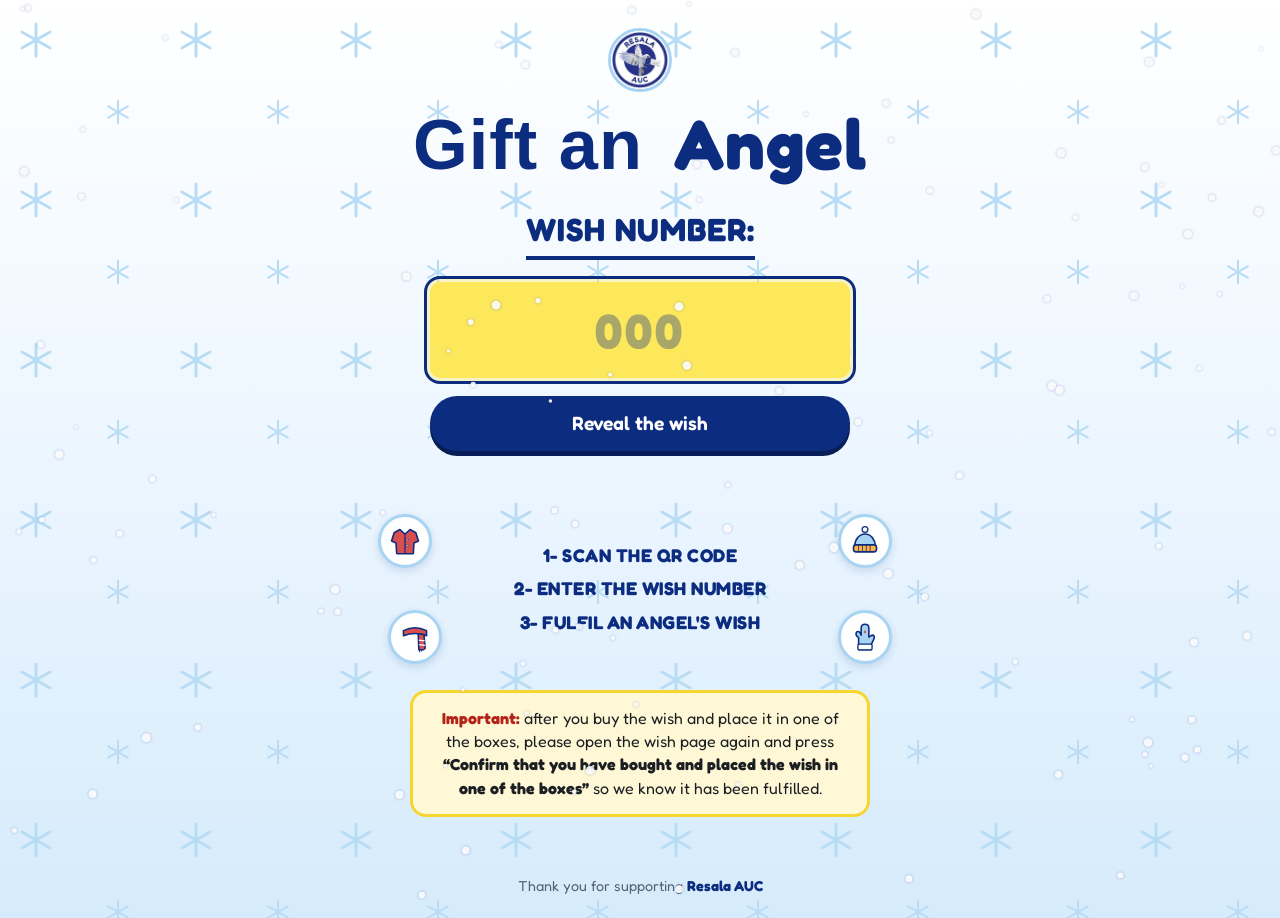
==== commit 51c3c47e: "Remove wish number range hint from first page Co-Authored-By: Claude Sonnet 5.5 <noreply@anthropic.c" ====
--- a/index.html
+++ b/index.html
@@ -19,7 +19,6 @@
     <input id="num" type="text" inputmode="numeric" autocomplete="off" placeholder="000" autofocus>
     <button class="go" type="submit">Reveal the wish</button>
     <p class="error" id="err" role="alert"></p>
-    <p class="hint" id="hint"></p>
   </form>
   <div class="steps-row">
     <div class="icon-col" aria-hidden="true"><img src="assets/icon-coat.svg" alt=""><img src="assets/icon-scarf.svg" alt=""></div>
@@ -43,7 +42,6 @@
 <script src="snow.js"></script>
 <script>
   var max = window.WISHES.length;
-  document.getElementById('hint').textContent = 'Wish numbers go from 1 to ' + max + '.';
   document.getElementById('form').addEventListener('submit', function (e) {
     e.preventDefault();
     var raw = document.getElementById('num').value.trim().replace(/[٠-٩]/g, function (d) { return d.charCodeAt(0) - 1632; });
